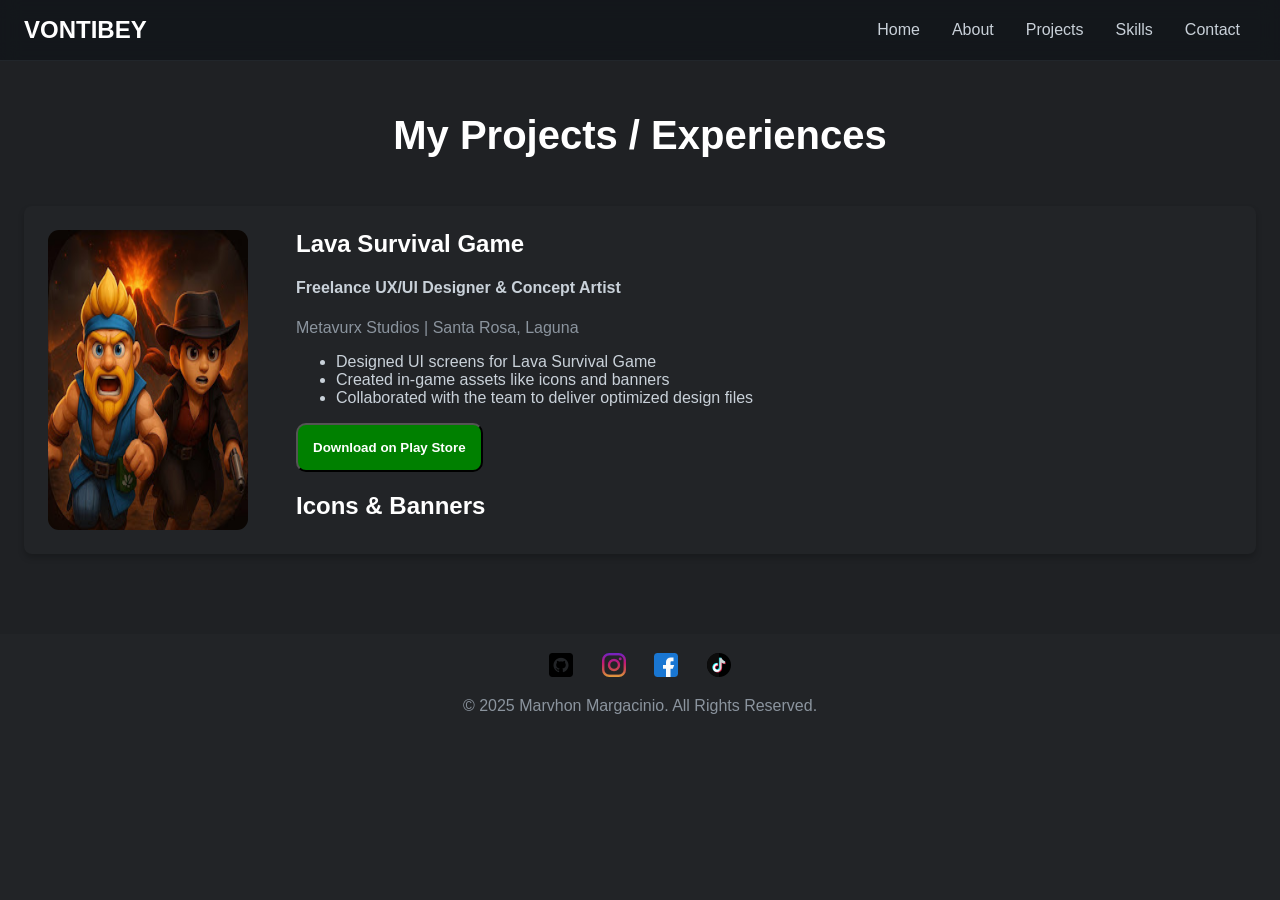
==== projects.html @ 441e8e89 "updates" ====
<!DOCTYPE html>
<html lang="en" class="scroll-smooth">

<head>
    <meta charset="UTF-8">
    <meta name="viewport" content="width=device-width, initial-scale=1.0">
    <title>Margacinio portfolio/Blog </title>
    <link rel="stylesheet" href="styles/style.css">
</head>

<body>

    <!-- Header & Navigation -->
    <header id="header">
        <div class="container">
            <div class="navbar">
                <a href="#" class="nav-brand">VONTIBEY</a>
                <nav class="nav-menu">
                    <a href="index.html#home">Home</a>
                    <a href="index.html#about">About</a>
                    <a href="index.html#projects">Projects</a>
                    <a href="index.html#skills">Skills</a>
                    <a href="index.html#contact">Contact</a>
                </nav>
                <button id="mobile-menu-button" aria-label="Open Menu">
                    <svg class="w-6 h-6" fill="none" stroke="currentColor" viewBox="0 0 24 24"
                        xmlns="http://www.w3.org/2000/svg">
                        <path stroke-linecap="round" stroke-linejoin="round" stroke-width="2"
                            d="M4 6h16M4 12h16m-7 6h7"></path>
                    </svg>
                </button>
            </div>
            <!-- Mobile Menu -->
            <div id="mobile-menu">
                <a href="index.html#home">Home</a>
                <a href="index.html#about">About</a>
                <a href="index.html#projects">Projects</a>
                <a href="index.html#skills">Skills</a>
                <a href="index.html#contact">Contact</a>
            </div>
        </div>
    </header>

    <main>
        <!-- Projects Section -->
        <section id="projects" class="section-fade-in">
            <div class="container">
                <h2 class="section-title">My Projects / Experiences</h2>
                <div>
                    <div class="card">
                        <img src="assets/lavasurvival.jpg" alt="Project 1">
                        <div class="project-info">
                            <h3>Lava Survival Game</h3>
                            <h4>Freelance UX/UI Designer & Concept Artist</h4>
                            <p>Metavurx Studios | Santa Rosa, Laguna</p>
                            <ul>
                                <li>Designed UI screens for Lava Survival Game
                                </li>
                                <li>Created in-game assets like icons and banners</li>
                                <li>Collaborated with the team to deliver optimized design files
                                </li>
                            </ul>
                            <div>
                                <button class="org-button"><a
                                        href="https://play.google.com/store/apps/details?id=com.gamelegendstudio.lavasurvival&hl=en">Download
                                        on Play Store</a></button>
                            </div>
                    <div style="margin-top: 20px;">
                            <h3>Icons & Banners</h3>
                            
                        </div>
                    </div>
                </div>
            </div>
        </section>
    </main>

    <!-- Footer -->
    <footer>
        <div class="container">
            <div class="social-links">
                <a href="https://github.com/vonmrgcn20"><img src="assets/github.png" alt="GitHub"></a>
                <a href="https://www.instagram.com/von_mrgcn"><img src="assets/instagram.png" alt="Instagram"></a>
                <a href="https://www.facebook.com/vonmrgcn"><img src="assets/facebook.png" alt="Facebook"></a>
                <a href="#"><img src="assets/tiktok.png" alt="Tiktok"></a>
            </div>
            <p>&copy; 2025 Marvhon Margacinio. All Rights Reserved.</p>
        </div>
    </footer>


    <script src="js/main.js"></script>

</body>

</html>
---- styles/style.css ----
:root {
    --bg-dark-primary: #222427;
    --bg-dark-secondary: #1f2124;
    --text-primary: #c9d1d9;
    --text-secondary: #8b949e;
    --border-color: #252b33;
    --brand-color: #f39324;
    --brand-color-hover: #f39324;
}

html {
    scroll-behavior: smooth;
}

body {
    font-family: 'Inter', sans-serif;
    background-color: var(--bg-dark-primary);
    color: var(--text-primary);
    margin: 0;
    -webkit-font-smoothing: antialiased;
    -moz-osx-font-smoothing: grayscale;
}

/* --- Utility & Layout --- */
.container {
    max-width: 1280px;
    margin-left: auto;
    margin-right: auto;
    padding-left: 1.5rem;
    padding-right: 1.5rem;
}

section {
    padding-top: 5rem;
    padding-bottom: 5rem;
}

/* --- Header & Navigation --- */
#header {
    position: fixed;
    top: 0;
    left: 0;
    right: 0;
    z-index: 50;
    transition: background-color 0.3s ease-in-out;
    background: rgba(13, 17, 23, 0.6);
    backdrop-filter: blur(10px);
    border-bottom: 1px solid rgba(48, 54, 61, 0.5);
}

#header.scrolled {
    background: rgba(13, 17, 23, 0.9);
}

.navbar {
    display: flex;
    justify-content: space-between;
    align-items: center;
    padding-top: 1rem;
    padding-bottom: 1rem;
}

.nav-brand {
    font-size: 1.5rem;
    font-weight: 700;
    color: white;
    text-decoration: none;
}

.nav-menu {
    display: none;
}

.nav-menu a {
    color: var(--text-primary);
    text-decoration: none;
    transition: color 0.2s ease;
    margin: 0 1rem;
}

.nav-menu a:hover {
    color: white;
}

#mobile-menu-button {
    background: none;
    border: none;
    color: white;
    cursor: pointer;
}

#mobile-menu {
    display: none;
    padding-bottom: 1rem;
}

#mobile-menu a {
    display: block;
    padding: 0.5rem 0;
    color: var(--text-primary);
    text-decoration: none;
}

/* --- Hero Section --- */
#home {
    min-height: 100vh;
    display: flex;
    align-items: center;
    justify-content: center;
    text-align: center;
    background-image: linear-gradient(to bottom, rgba(59, 59, 63, 0.8) 0%, rgba(2, 2, 24, 0.8), rgba(0, 0, 0, 0.8) 100%), url('assets/vhon.jpg');
    background-size: cover;
    background-position: center;
}

.hero-title {
    font-size: 3rem;
    font-weight: 700;
    color: white;
    margin-bottom: 1rem;
    line-height: 1.2;
}

.hero-subtitle {
    font-size: 1.25rem;
    color: var(--text-primary);
    margin-bottom: 2rem;
}

.cta-button {
    background-color: var(--brand-color);
    color: white;
    font-weight: 700;
    padding: 0.75rem 2rem;
    border-radius: 9999px;
    text-decoration: none;
    transition: background-color 0.3s;
}

.sm-button {
    margin-top: 20px;
    text-align: center;
    padding: 30px;
}

.org-button {
    background-color: green;
    font-weight: 700;
    padding: 15px;
    border-radius: 10px;
    text-decoration: none;
    transition: background-color 0.3s;
}

.cta-button:hover {
    background-color: var(--brand-color-hover);
}

.org-button a {
    text-decoration: none;
    color: white;
}

.sm-button a {
    text-decoration: none;
    color: white;
}

.cta-button:hover {
    background-color: var(--brand-color-hover);
}

/* --- About Section --- */
.section-title {
    font-size: 2.5rem;
    font-weight: 700;
    text-align: center;
    color: white;
    margin-bottom: 3rem;
}

.about-content {
    display: flex;
    flex-direction: column;
    align-items: center;
    gap: 3rem;
}

.about-image img {
    max-width: 250px;
    border-radius: 20px;
    border: 4px solid var(--border-color);
    box-shadow: 0 2px 6px rgba(0, 0, 0, 0.1);
}

.about-text {
    font-size: 1.125rem;
    color: var(--text-secondary);
    max-width: 70ch;
    text-align: justify;
    /* Improves readability */
}

.about-text p {
    margin-bottom: 1rem;
}

/* --- Projects Section --- */
#projects {
    background-color: var(--bg-dark-secondary);
}

.projects-grid {
    display: grid;
    grid-template-columns: 1fr;
    gap: 2rem;
}

.project-card {
    background-color: var(--bg-dark-primary);
    border-radius: 0.5rem;
    overflow: hidden;
    box-shadow: 0 4px 6px rgba(0, 0, 0, 0.2);
    transition: transform 0.3s ease;
}

.project-card:hover {
    transform: translateY(-5px);
}

.card {
    background-color: var(--bg-dark-primary);
    border-radius: 0.5rem;
    box-shadow: 0 4px 6px rgba(0, 0, 0, 0.2);
    display: flex;
    flex-direction: row;
}

.card img {
    padding: 1.5rem;
    border-radius: 35px;
    width: 200px;
    height: 300px;
}

.project-image {
    position: relative;
}

.project-image img {
    width: 100%;
    height: 200px;
    object-fit: cover;
    display: block;
}

.project-overlay {
    position: absolute;
    inset: 0;
    background-color: rgba(0, 0, 0, 0.6);
    display: flex;
    align-items: center;
    justify-content: center;
    opacity: 0;
    transition: opacity 0.3s ease;
}

.project-card:hover .project-overlay {
    opacity: 1;
}

.project-link {
    color: white;
    border: 1px solid white;
    padding: 0.5rem 1rem;
    border-radius: 0.25rem;
    text-decoration: none;
    margin: 0 0.5rem;
    transition: background-color 0.2s, color 0.2s;
}

.project-link:hover {
    background-color: white;
    color: black;
}

.project-info {
    padding: 1.5rem;
}

.project-info h3 {
    font-size: 1.5rem;
    font-weight: 700;
    color: white;
    margin: 0 0 0.5rem 0;
}

.project-info p {
    color: var(--text-secondary);
    margin: 0;
}

/* --- Skills Section --- */
.skills-container {
    display: flex;
    flex-wrap: wrap;
    justify-content: center;
    gap: 1rem;
}

.skill-badge {
    background-color: var(--border-color);
    color: white;
    font-size: 1rem;
    font-weight: 500;
    padding: 0.5rem 1.25rem;
    border-radius: 9999px;
    transition: transform 0.2s ease-in-out, background-color 0.2s ease-in-out;
}

.tech-badge img {
    width: 35px;
    height: 35px;
    object-fit: contain;


}

.tech-badge {
    background-color: var(--border-color);
    color: white;
    font-size: 1rem;
    font-weight: 500;
    border-radius: 20px;
    padding: 0.5rem 1.25rem;
    transition: transform 0.2s ease-in-out, background-color 0.2s ease-in-out;
}

.tech-badge:hover {
    transform: scale(1.1);
    background-color: var(--brand-color);
}

.skill-badge:hover {
    transform: scale(1.1);
    background-color: var(--brand-color);
}

/* --- Contact Section --- */
#contact {
    background-color: var(--bg-dark-secondary);
}

.contact-intro {
    text-align: center;
    color: var(--text-secondary);
    font-size: 1.125rem;
    margin-bottom: 3rem;
}

.contact-form {
    max-width: 768px;
    margin: 0 auto;
}

.form-group {
    margin-bottom: 1.5rem;
}

.form-label {
    display: block;
    margin-bottom: 0.25rem;
    font-size: 0.875rem;
    font-weight: 500;
    color: var(--text-primary);
}

.form-input,
.form-textarea {
    display: block;
    width: 100%;
    background-color: var(--bg-dark-primary);
    border: 1px solid var(--border-color);
    border-radius: 0.375rem;
    padding: 0.75rem 1rem;
    color: white;
    box-sizing: border-box;
    transition: border-color 0.2s, box-shadow 0.2s;
}

.form-input:focus,
.form-textarea:focus {
    outline: none;
    border-color: var(--brand-color);
}

.form-textarea {
    resize: vertical;
}

.form-submit {
    text-align: center;
}

#form-message {
    margin-top: 1rem;
    text-align: center;
    height: 1.5rem;
    /* Reserve space to prevent layout shift */
}

/* --- Footer --- */
footer {
    background-color: var(--bg-dark-primary);
    padding: 1.2rem 0;
    text-align: center;
    color: var(--text-secondary);
}

.social-links {
    margin-bottom: 1rem;
}

.social-links a {
    margin: 0 0.75rem;
    color: var(--text-secondary);
    text-decoration: none;
    transition: color 0.2s;
}

.social-links a:hover {
    color: white;
}

/* --- Animations --- */
.section-fade-in {
    opacity: 0;
    transform: translateY(20px);
    transition: opacity 0.6s ease-out, transform 0.6s ease-out;
}

.section-fade-in.visible {
    opacity: 1;
    transform: translateY(0);
}

/* --- Responsive Design --- */
@media (min-width: 768px) {
    .nav-menu {
        display: flex;
    }

    #mobile-menu-button {
        display: none;
    }

    .hero-title {
        font-size: 4.5rem;
    }

    .hero-subtitle {
        font-size: 1.5rem;
    }

    .about-content {
        flex-direction: row;
        text-align: left;
    }

    .projects-grid {
        grid-template-columns: repeat(2, 1fr);
    }
}

@media (min-width: 1024px) {
    .projects-grid {
        grid-template-columns: repeat(3, 1fr);
    }
}
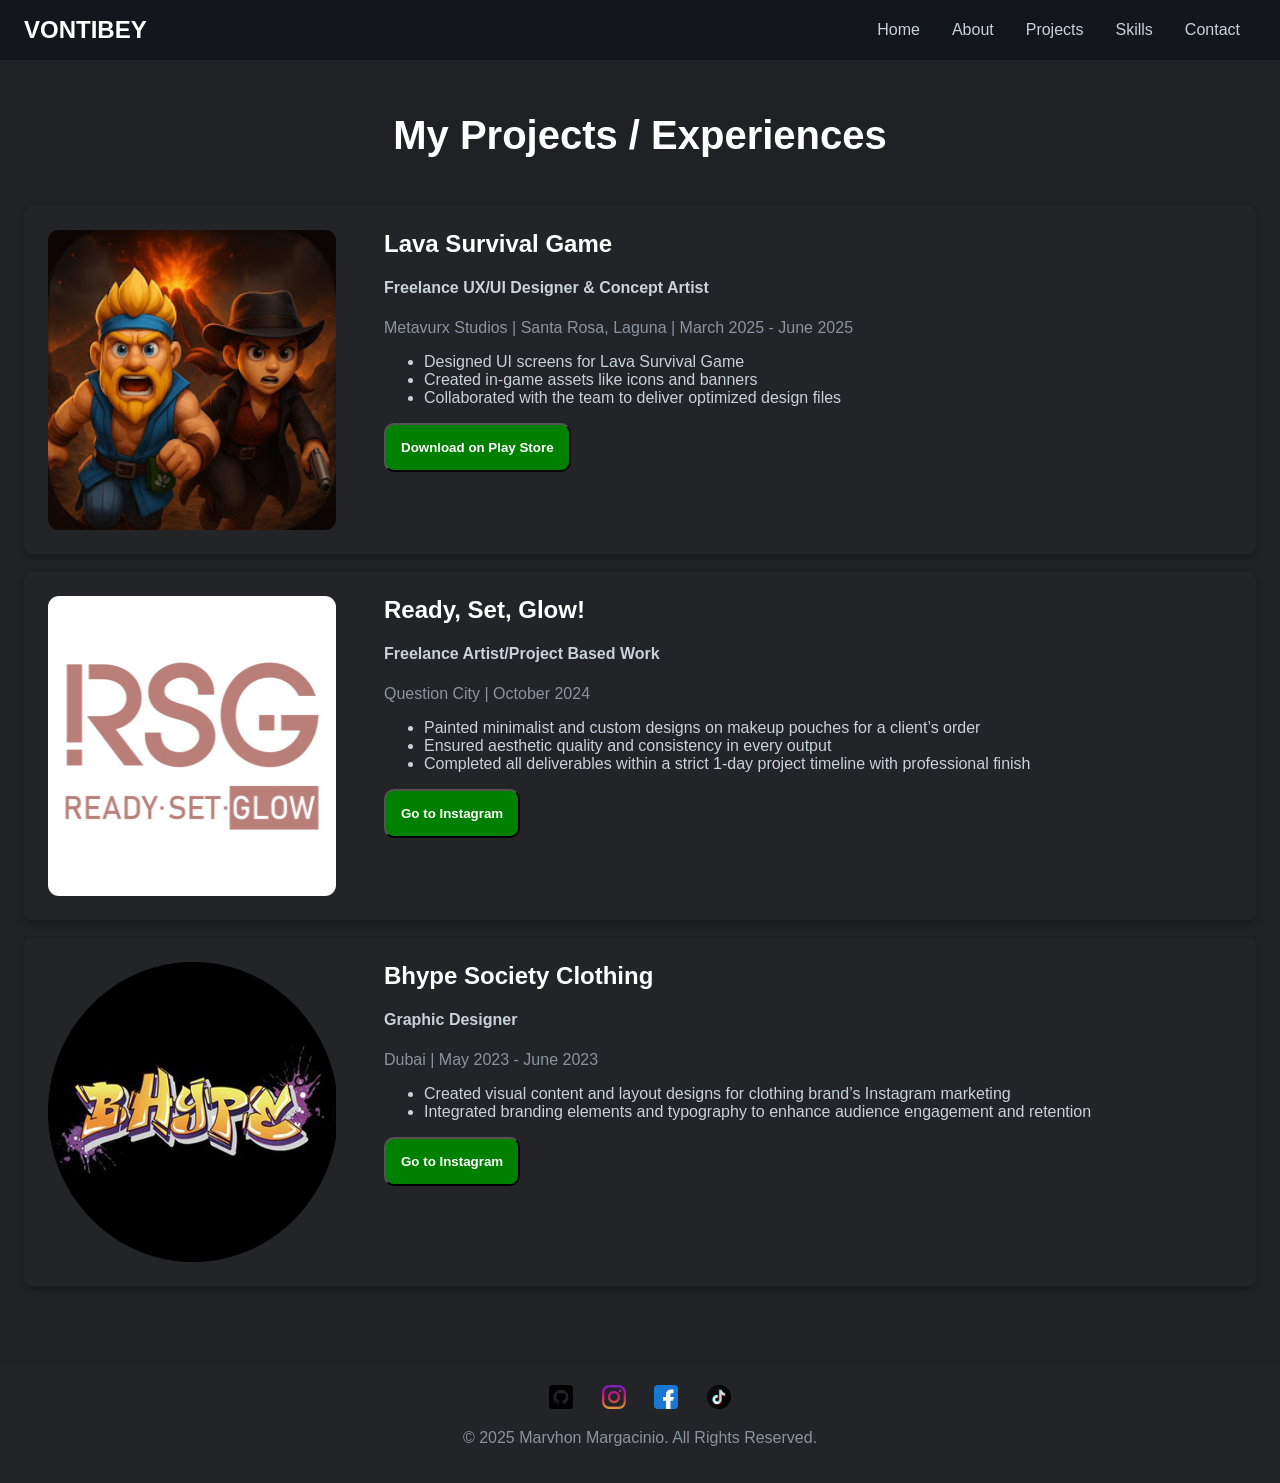
==== commit 2d6414b1: "New Changes" ====
--- a/projects.html
+++ b/projects.html
@@ -47,12 +47,12 @@
             <div class="container">
                 <h2 class="section-title">My Projects / Experiences</h2>
                 <div>
-                    <div class="card">
+                    <div class="card" id="Lavasurvival">
                         <img src="assets/lavasurvival.jpg" alt="Project 1">
                         <div class="project-info">
                             <h3>Lava Survival Game</h3>
                             <h4>Freelance UX/UI Designer & Concept Artist</h4>
-                            <p>Metavurx Studios | Santa Rosa, Laguna</p>
+                            <p>Metavurx Studios | Santa Rosa, Laguna | March 2025 - June 2025</p>
                             <ul>
                                 <li>Designed UI screens for Lava Survival Game
                                 </li>
@@ -65,13 +65,47 @@
                                         href="https://play.google.com/store/apps/details?id=com.gamelegendstudio.lavasurvival&hl=en">Download
                                         on Play Store</a></button>
                             </div>
-                    <div style="margin-top: 20px;">
-                            <h3>Icons & Banners</h3>
-                            
+                        </div>
+                    </div>
+                    <br>
+                    <div class="card" id="RSG">
+                        <img src="assets/rsg.jpg" alt="Project 2">
+                        <div class="project-info">
+                            <h3>Ready, Set, Glow!</h3>
+                            <h4>Freelance Artist/Project Based Work</h4>
+                            <p>Question City | October 2024</p>
+                            <ul>
+                                <li>Painted minimalist and custom designs on makeup pouches for a client’s order
+                                </li>
+                                <li>Ensured aesthetic quality and consistency in every output</li>
+                                <li>Completed all deliverables within a strict 1-day project timeline with professional finish</li>
+                            </ul>
+                            <div>
+                                <button class="org-button"><a
+                                        href="https://www.instagram.com/explore/search/keyword/?q=%23loveyoubylovi">Go to Instagram</a></button>
+                            </div>
+                        </div>
+                    </div>
+                    <br>
+                    <div class="card" id="Bhype">
+                        <img src="assets/bhype.png" alt="Project 3">
+                        <div class="project-info">
+                            <h3>Bhype Society Clothing</h3>
+                            <h4>Graphic Designer</h4>
+                            <p>Dubai | May 2023 - June 2023</p>
+                            <ul>
+                                <li>Created visual content and layout designs for clothing brand’s Instagram marketing
+                                </li>
+                                <li>Integrated branding elements and typography to enhance audience engagement
+and retention</li>
+                            </ul>
+                            <div>
+                                <button class="org-button"><a
+                                        href="https://www.instagram.com/bhype_dxb">Go to Instagram</a></button>
+                            </div>
                         </div>
                     </div>
                 </div>
-            </div>
         </section>
     </main>
 
--- a/styles/style.css
+++ b/styles/style.css
@@ -21,6 +21,11 @@
     -moz-osx-font-smoothing: grayscale;
 }
 
+img.logo {
+    height: 40px;  
+    width: auto;  
+    margin-right: 10px;
+}
 /* --- Utility & Layout --- */
 .container {
     max-width: 1280px;
@@ -61,9 +66,12 @@
 }
 
 .nav-brand {
+    display: flex;
+    align-items: center;
+
     font-size: 1.5rem;
     font-weight: 700;
-    color: white;
+    color: white;      
     text-decoration: none;
 }
 
@@ -239,7 +247,7 @@
 .card img {
     padding: 1.5rem;
     border-radius: 35px;
-    width: 200px;
+    width: 288px;
     height: 300px;
 }
 
@@ -476,4 +484,4 @@
     .projects-grid {
         grid-template-columns: repeat(3, 1fr);
     }
-}+}
